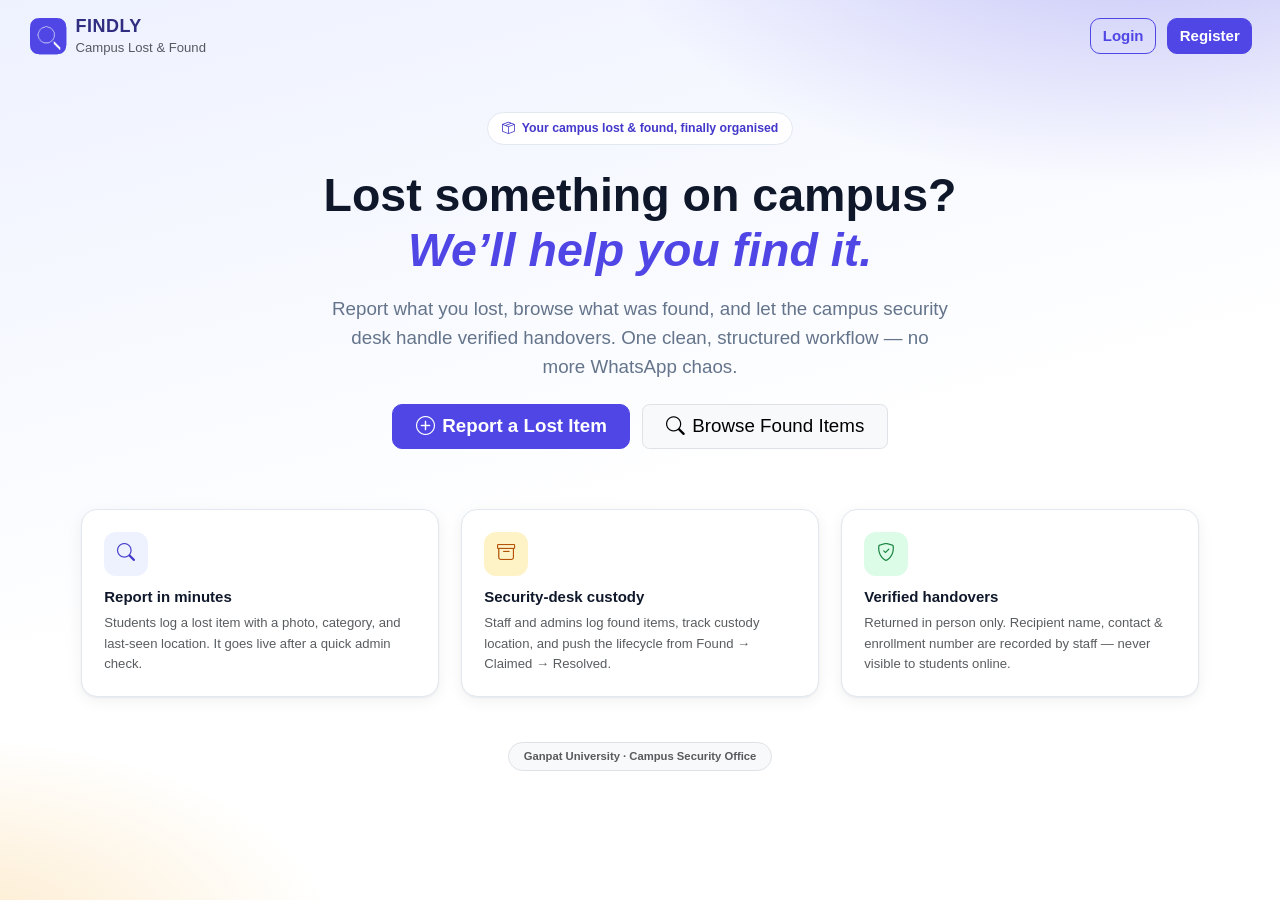
==== frontend/index.html @ 5c442b16 "FINDLY — Campus Lost & Found Management System Full-stack role-based loss/found platform: Bootstrap " ====
<!DOCTYPE html>
<html lang="en">
<head>
  <meta charset="UTF-8">
  <meta name="viewport" content="width=device-width, initial-scale=1">
  <title>FINDLY — Campus Lost &amp; Found</title>
  <link href="https://cdn.jsdelivr.net/npm/bootstrap@5.3.3/dist/css/bootstrap.min.css" rel="stylesheet">
  <link href="https://cdn.jsdelivr.net/npm/bootstrap-icons@1.11.3/font/bootstrap-icons.min.css" rel="stylesheet">
  <link href="assets/css/style.css" rel="stylesheet">
  <link href="assets/css/auth.css" rel="stylesheet">
</head>
<body>
  <div class="landing">
    <nav class="landing-nav">
      <div class="d-flex align-items-center gap-2">
        <img src="assets/img/logo.png" alt="" width="40" height="40" class="rounded">
        <div>
          <div class="fin-brand">FINDLY</div>
          <div class="small text-muted" style="margin-top:-3px">Campus Lost &amp; Found</div>
        </div>
      </div>
      <div id="landingAuthBtns">
        <a href="login.html" class="btn btn-outline-primary me-2">Login</a>
        <a href="register.html" class="btn btn-primary">Register</a>
      </div>
    </nav>

    <header class="landing-hero text-center">
      <div class="landing-pill mb-4"><i class="bi bi-box-seam"></i> Your campus lost &amp; found, finally organised</div>
      <h1 class="mb-3">Lost something on campus?<br><span class="fst-italic" style="color:var(--fin-indigo)">We&rsquo;ll help you find it.</span></h1>
      <p class="lead mx-auto mb-4" style="max-width:620px">
        Report what you lost, browse what was found, and let the campus security desk handle
        verified handovers. One clean, structured workflow — no more WhatsApp chaos.
      </p>
      <div class="landing-cta-row d-flex justify-content-center flex-wrap">
        <a href="register.html" class="btn btn-primary btn-lg px-4"><i class="bi bi-plus-circle me-2"></i>Report a Lost Item</a>
        <a href="login.html" class="btn btn-light btn-lg px-4 border"><i class="bi bi-search me-2"></i>Browse Found Items</a>
      </div>
    </header>

    <section class="container pb-5">
      <div class="row g-4">
        <div class="col-md-4">
          <div class="landing-card">
            <div class="landing-feature-icon" style="background:var(--fin-indigo-soft);color:var(--fin-indigo-dark)"><i class="bi bi-search"></i></div>
            <h6 class="fw-bold">Report in minutes</h6>
            <p class="small text-muted mb-0">Students log a lost item with a photo, category, and last-seen location. It goes live after a quick admin check.</p>
          </div>
        </div>
        <div class="col-md-4">
          <div class="landing-card">
            <div class="landing-feature-icon" style="background:var(--fin-found-bg);color:#b45309"><i class="bi bi-archive"></i></div>
            <h6 class="fw-bold">Security-desk custody</h6>
            <p class="small text-muted mb-0">Staff and admins log found items, track custody location, and push the lifecycle from Found → Claimed → Resolved.</p>
          </div>
        </div>
        <div class="col-md-4">
          <div class="landing-card">
            <div class="landing-feature-icon" style="background:var(--fin-success-bg);color:#15803d"><i class="bi bi-shield-check"></i></div>
            <h6 class="fw-bold">Verified handovers</h6>
            <p class="small text-muted mb-0">Returned in person only. Recipient name, contact &amp; enrollment number are recorded by staff — never visible to students online.</p>
          </div>
        </div>
      </div>

      <div class="text-center mt-5">
        <span class="badge rounded-pill text-bg-light border px-3 py-2 text-muted">Ganpat University · Campus Security Office</span>
      </div>
    </section>
  </div>

  <script src="https://cdn.jsdelivr.net/npm/jquery@3.7.1/dist/jquery.min.js"></script>
  <script src="https://cdn.jsdelivr.net/npm/bootstrap@5.3.3/dist/js/bootstrap.bundle.min.js"></script>
  <script src="config/config.js"></script>
  <script src="assets/js/api.js"></script>
  <script src="assets/js/auth.js"></script>
  <script src="assets/js/notifications.js"></script>
  <script>
    (async function () {
      try {
        var user = await API.get("/api/auth/me");
        if (user) {
          var map = { STUDENT: "student/", STAFF: "staff/", ADMIN: "admin/" };
          document.getElementById("landingAuthBtns").innerHTML =
            '<a href="' + map[user.role] + 'dashboard.html" class="btn btn-primary">Go to my dashboard</a>';
        }
      } catch (_) { /* guest stays on landing */ }
    })();
  </script>
</body>
</html>
---- frontend/assets/css/style.css ----
/* ============================================================
   FINDLY — Campus Lost & Found Management System
   Shared theme, variables and layout
   ============================================================ */

:root {
  --fin-indigo: #4f46e5;
  --fin-indigo-dark: #4338ca;
  --fin-indigo-deep: #312e81;
  --fin-indigo-soft: #eef2ff;
  --fin-ink: #0f172a;
  --fin-slate: #64748b;
  --fin-slate-light: #94a3b8;
  --fin-bg: #f1f5f9;
  --fin-card: #ffffff;
  --fin-border: #e2e8f0;
  --fin-found: #f59e0b;
  --fin-found-bg: #fef3c7;
  --fin-lost: #64748b;
  --fin-lost-bg: #e2e8f0;
  --fin-success: #16a34a;
  --fin-success-bg: #dcfce7;
  --fin-info: #0ea5e9;
  --fin-info-bg: #e0f2fe;
  --fin-danger: #dc2626;
  --fin-danger-bg: #fee2e2;
  --fin-warning-bg: #fef3c7;
  --fin-radius: 14px;
  --fin-shadow: 0 1px 2px rgba(15, 23, 42, 0.05), 0 4px 16px rgba(15, 23, 42, 0.06);
  --fin-sidebar-w: 248px;
  --fin-nav-h: 60px;
}

* { box-sizing: border-box; }

html, body {
  background: var(--fin-bg);
  color: var(--fin-ink);
  font-family: -apple-system, BlinkMacSystemFont, "Segoe UI", Roboto, "Helvetica Neue", Arial, sans-serif;
  font-size: 15px;
  line-height: 1.55;
}

a { color: var(--fin-indigo); text-decoration: none; }
a:hover { color: var(--fin-indigo-dark); }

.fin-body-inner { padding-top: var(--fin-nav-h); }

/* ---------------- Top navbar ---------------- */
.fin-navbar {
  height: var(--fin-nav-h);
  background: var(--fin-card);
  border-bottom: 1px solid var(--fin-border);
  box-shadow: 0 1px 4px rgba(15, 23, 42, 0.06);
  z-index: 1030;
}
.fin-brand {
  font-weight: 800;
  font-size: 1.2rem;
  letter-spacing: 0.5px;
  color: var(--fin-indigo-deep);
}
.fin-brand-sub {
  font-size: 0.72rem;
  color: var(--fin-slate);
  font-weight: 500;
  margin-left: 6px;
  border-left: 1px solid var(--fin-border);
  padding-left: 8px;
}
.btn-icon {
  border: none;
  background: transparent;
  color: var(--fin-slate);
  font-size: 1.15rem;
  padding: 6px 10px;
  border-radius: 10px;
  position: relative;
}
.btn-icon:hover { background: var(--fin-bg); color: var(--fin-ink); }
.btn-role {
  border: 1px solid var(--fin-border);
  background: var(--fin-card);
  border-radius: 12px;
  padding: 4px 10px 4px 5px;
  color: var(--fin-ink);
}
.btn-role:hover { background: var(--fin-bg); }
.fin-avatar {
  width: 32px;
  height: 32px;
  border-radius: 10px;
  display: inline-flex;
  align-items: center;
  justify-content: center;
  font-weight: 700;
  color: #fff;
  background: linear-gradient(135deg, var(--fin-indigo), var(--fin-indigo-deep));
}
.fin-notif-badge {
  position: absolute;
  top: 2px;
  right: 2px;
  background: var(--fin-danger);
  color: #fff;
  font-size: 0.6rem;
  min-width: 16px;
  height: 16px;
  border-radius: 8px;
  display: inline-flex;
  align-items: center;
  justify-content: center;
  font-weight: 700;
  padding: 0 4px;
}
.fin-notif-drop { width: 340px; max-width: calc(100vw - 20px); }
.fin-notif-list { max-height: 320px; overflow-y: auto; }
.fin-notif-item {
  display: block;
  padding: 10px 16px;
  border-bottom: 1px solid var(--fin-border);
  color: var(--fin-ink);
  font-size: 0.85rem;
}
.fin-notif-item:hover { background: var(--fin-bg); }
.fin-notif-item.unread { background: var(--fin-indigo-soft); }
.fin-badge-role {
  background: var(--fin-indigo-soft);
  color: var(--fin-indigo-dark);
  font-size: 0.7rem;
  font-weight: 700;
}

/* ---------------- Sidebar ---------------- */
.fin-sidenav {
  position: fixed;
  top: var(--fin-nav-h);
  bottom: 0;
  left: 0;
  width: var(--fin-sidebar-w);
  background: linear-gradient(180deg, var(--fin-indigo-deep), #1e1b4b);
  color: #fff;
  z-index: 1020;
  display: flex;
  flex-direction: column;
  overflow-y: auto;
}
.fin-sidenav-nav { padding: 16px 12px; flex: 1; }
.fin-sidenav-title {
  font-size: 0.72rem;
  text-transform: uppercase;
  letter-spacing: 1.2px;
  color: rgba(255, 255, 255, 0.5);
  font-weight: 700;
}
.fin-nav-item {
  display: flex;
  align-items: center;
  gap: 12px;
  padding: 10px 14px;
  border-radius: 10px;
  color: rgba(255, 255, 255, 0.82);
  font-weight: 500;
  margin-bottom: 2px;
  transition: background 0.15s ease, color 0.15s ease;
}
.fin-nav-item i { font-size: 1.05rem; width: 20px; text-align: center; }
.fin-nav-item:hover { background: rgba(255, 255, 255, 0.08); color: #fff; }
.fin-nav-item.active {
  background: #fff;
  color: var(--fin-indigo-deep);
}
.fin-sidenav-foot {
  padding: 14px 20px;
  font-size: 0.72rem;
  color: rgba(255, 255, 255, 0.4);
  border-top: 1px solid rgba(255, 255, 255, 0.1);
}
.fin-offcanvas { width: 280px; background: var(--fin-indigo-deep); }
.fin-offcanvas .btn-close { filter: invert(1); }
.fin-offcanvas .fin-nav-item { color: #fff; padding: 12px 20px; border-radius: 0; }

/* ---------------- Main content ---------------- */
.fin-main {
  max-width: 1080px;
  margin-left: auto;
  margin-right: auto;
  padding: 24px 20px 56px;
}
@media (min-width: 992px) {
  .fin-main { width: calc(100% - var(--fin-sidebar-w)); margin-left: var(--fin-sidebar-w); }
}

/* ---------------- Page header ---------------- */
.fin-page-head { margin-bottom: 22px; }
.fin-page-title { font-weight: 800; font-size: 1.55rem; margin-bottom: 2px; }
.fin-page-sub { color: var(--fin-slate); font-size: 0.92rem; }

/* ---------------- Cards ---------------- */
.fin-card {
  background: var(--fin-card);
  border: 1px solid var(--fin-border);
  border-radius: var(--fin-radius);
  box-shadow: var(--fin-shadow);
}
.fin-card-header {
  padding: 16px 20px;
  border-bottom: 1px solid var(--fin-border);
  font-weight: 700;
  display: flex;
  align-items: center;
  justify-content: space-between;
  gap: 10px;
}
.fin-card-body { padding: 20px; }

/* ---------------- Stat cards ---------------- */
.fin-stat {
  background: var(--fin-card);
  border: 1px solid var(--fin-border);
  border-radius: var(--fin-radius);
  box-shadow: var(--fin-shadow);
  padding: 18px 20px;
  display: flex;
  gap: 14px;
  align-items: center;
  height: 100%;
}
.fin-stat-icon {
  width: 48px;
  height: 48px;
  border-radius: 14px;
  display: flex;
  align-items: center;
  justify-content: center;
  font-size: 1.35rem;
  flex-shrink: 0;
}
.fin-stat-val { font-size: 1.7rem; font-weight: 800; line-height: 1.1; }
.fin-stat-label { color: var(--fin-slate); font-size: 0.84rem; font-weight: 600; }

/* ---------------- Item cards ---------------- */
.fin-item-card {
  background: var(--fin-card);
  border: 1px solid var(--fin-border);
  border-radius: var(--fin-radius);
  overflow: hidden;
  box-shadow: var(--fin-shadow);
  transition: transform 0.15s ease, box-shadow 0.15s ease;
  height: 100%;
  display: flex;
  flex-direction: column;
}
.fin-item-card:hover { transform: translateY(-3px); box-shadow: 0 8px 26px rgba(15, 23, 42, 0.1); }
.fin-item-img {
  height: 170px;
  width: 100%;
  object-fit: cover;
  background: var(--fin-bg);
  display: block;
}
.fin-item-body { padding: 16px; display: flex; flex-direction: column; gap: 8px; flex: 1; }
.fin-item-title { font-weight: 700; font-size: 1.02rem; }
.fin-item-meta { color: var(--fin-slate); font-size: 0.83rem; display: flex; gap: 12px; flex-wrap: wrap; }
.fin-item-desc {
  color: var(--fin-slate);
  font-size: 0.87rem;
  display: -webkit-box;
  -webkit-line-clamp: 3;
  -webkit-box-orient: vertical;
  overflow: hidden;
}
.fin-badge {
  font-weight: 600;
  font-size: 0.72rem;
  letter-spacing: 0.3px;
  padding: 0.4em 0.7em;
  border-radius: 999px;
}
.fin-badge-pending { background: var(--fin-warning-bg); color: #b45309; }
.fin-badge-active { background: var(--fin-success-bg); color: #15803d; }
.fin-badge-claimed { background: var(--fin-info-bg); color: #0369a1; }
.fin-badge-resolved { background: var(--fin-lost-bg); color: #334155; }
.fin-badge-rejected { background: var(--fin-danger-bg); color: #b91c1c; }
.fin-badge-found { background: var(--fin-found-bg); color: #b45309; }
.fin-badge-lost { background: var(--fin-lost-bg); color: #475569; }

/* ---------------- Tables ---------------- */
.fin-table thead th {
  font-size: 0.74rem;
  text-transform: uppercase;
  letter-spacing: 0.8px;
  color: var(--fin-slate);
  border-bottom-width: 1px;
  white-space: nowrap;
}
.fin-table td { vertical-align: middle; font-size: 0.9rem; }
.fin-thumb {
  width: 42px;
  height: 42px;
  border-radius: 10px;
  object-fit: cover;
  background: var(--fin-bg);
}

/* ---------------- Buttons ---------------- */
.btn-primary {
  background: var(--fin-indigo);
  border-color: var(--fin-indigo);
  font-weight: 600;
  border-radius: 10px;
}
.btn-primary:hover, .btn-primary:focus { background: var(--fin-indigo-dark); border-color: var(--fin-indigo-dark); }
.btn-outline-primary { color: var(--fin-indigo); border-color: var(--fin-indigo); border-radius: 10px; font-weight: 600; }
.btn-outline-primary:hover { background: var(--fin-indigo); border-color: var(--fin-indigo); }
.btn-outline-secondary { border-radius: 10px; }
.btn-soft {
  background: var(--fin-indigo-soft);
  color: var(--fin-indigo-dark);
  border: none;
  font-weight: 600;
  border-radius: 10px;
}
.btn-soft:hover { background: #e0e7ff; color: var(--fin-indigo-deep); }
.btn-soft-warning { background: var(--fin-found-bg); color: #b45309; border: none; font-weight: 600; border-radius: 10px; }
.btn-soft-danger { background: var(--fin-danger-bg); color: #b91c1c; border: none; font-weight: 600; border-radius: 10px; }
.btn-soft-success { background: var(--fin-success-bg); color: #15803d; border: none; font-weight: 600; border-radius: 10px; }

/* ---------------- Forms ---------------- */
.form-control, .form-select {
  border-radius: 10px;
  border-color: var(--fin-border);
  padding: 0.5rem 0.8rem;
  font-size: 0.92rem;
}
.form-control:focus, .form-select:focus {
  border-color: var(--fin-indigo);
  box-shadow: 0 0 0 0.2rem rgba(79, 70, 229, 0.12);
}
.form-label { font-weight: 600; font-size: 0.85rem; }

/* ---------------- Search bar ---------------- */
.fin-search-hero {
  background: linear-gradient(120deg, var(--fin-indigo), var(--fin-indigo-deep));
  border-radius: 18px;
  padding: 26px 24px;
  color: #fff;
}
.fin-search-hero .form-control, .fin-search-hero .form-select { border-radius: 12px; }
.fin-search-bar { box-shadow: var(--fin-shadow); }

/* ---------------- Empty & loading states ---------------- */
.fin-empty {
  padding: 48px 20px;
  text-align: center;
  color: var(--fin-slate);
}
.fin-empty i { font-size: 2.4rem; opacity: 0.35; display: block; margin-bottom: 10px; }
.fin-empty-error { color: var(--fin-danger); }

/* ---------------- Toasts ---------------- */
.fin-toasts {
  position: fixed;
  top: calc(var(--fin-nav-h) + 12px);
  right: 16px;
  z-index: 2000;
  display: flex;
  flex-direction: column;
  gap: 10px;
  max-width: 360px;
}
.fin-toast {
  display: flex;
  gap: 10px;
  align-items: flex-start;
  background: var(--fin-card);
  border: 1px solid var(--fin-border);
  border-radius: 12px;
  box-shadow: 0 8px 24px rgba(15, 23, 42, 0.14);
  padding: 12px 14px;
  opacity: 0;
  transform: translateY(-8px);
  transition: opacity 0.3s ease, transform 0.3s ease;
}
.fin-toast.show { opacity: 1; transform: translateY(0); }
.fin-toast-icon i { font-size: 1.2rem; }
.fin-toast-msg { font-size: 0.88rem; font-weight: 500; }

/* ---------------- Misc ---------------- */
.fin-divider { border-top: 1px solid var(--fin-border); }
.cursor-pointer { cursor: pointer; }
.text-ink { color: var(--fin-ink); }
.bg-findly { background: var(--fin-indigo); }
.progress { border-radius: 999px; }
---- frontend/assets/css/auth.css ----
/* ============================================================
   FINDLY — Landing, Login & Register pages
   ============================================================ */

.auth-body {
  min-height: 100vh;
  background:
    radial-gradient(900px 400px at 85% -10%, rgba(79, 70, 229, 0.35), transparent 60%),
    radial-gradient(700px 380px at 0% 110%, rgba(245, 158, 11, 0.25), transparent 55%),
    linear-gradient(160deg, #eef2ff 0%, #f8fafc 45%, #fffbeb 100%);
  display: flex;
  align-items: center;
  justify-content: center;
  padding: 28px 16px;
}

.auth-card {
  width: 100%;
  max-width: 440px;
  background: var(--fin-card);
  border: 1px solid var(--fin-border);
  border-radius: 20px;
  box-shadow: var(--fin-shadow);
  padding: 30px 28px;
}
.auth-card.wide { max-width: 760px; }
.auth-logo {
  width: 58px;
  height: 58px;
  border-radius: 16px;
  display: inline-flex;
  align-items: center;
  justify-content: center;
  background: linear-gradient(135deg, var(--fin-indigo), var(--fin-indigo-deep));
  color: #fff;
  font-weight: 800;
  font-size: 1.5rem;
}
.auth-title { font-weight: 800; font-size: 1.5rem; margin-top: 14px; }
.auth-sub { color: var(--fin-slate); font-size: 0.92rem; margin-bottom: 20px; }

/* ---------------- Landing / index ---------------- */
.landing {
  min-height: 100vh;
  background:
    radial-gradient(1000px 500px at 90% -10%, rgba(79, 70, 229, 0.3), transparent 55%),
    radial-gradient(800px 420px at -5% 105%, rgba(245, 158, 11, 0.22), transparent 50%),
    linear-gradient(165deg, #eef2ff 0%, #ffffff 55%);
}
.landing-nav {
  height: 72px;
  display: flex;
  align-items: center;
  justify-content: space-between;
  padding: 0 28px;
}
.landing-hero { padding: 40px 20px 60px; max-width: 1000px; margin: 0 auto; }
.landing-hero h1 { font-weight: 800; font-size: clamp(1.9rem, 5vw, 3.1rem); }
.landing-hero .lead { color: var(--fin-slate); }
.landing-pill {
  display: inline-flex;
  align-items: center;
  gap: 8px;
  background: #fff;
  border: 1px solid var(--fin-border);
  border-radius: 999px;
  padding: 6px 14px;
  font-size: 0.82rem;
  font-weight: 600;
  color: var(--fin-indigo-dark);
}
.landing-card {
  background: #fff;
  border: 1px solid var(--fin-border);
  border-radius: 16px;
  box-shadow: var(--fin-shadow);
  padding: 22px;
  height: 100%;
}
.landing-feature-icon {
  width: 44px;
  height: 44px;
  border-radius: 12px;
  display: inline-flex;
  align-items: center;
  justify-content: center;
  font-size: 1.2rem;
  margin-bottom: 12px;
}
.landing-cta-row { gap: 12px; }

@media (max-width: 575px) {
  .auth-card { padding: 22px 18px; }
  .landing-hero { padding: 24px 12px 44px; }
}
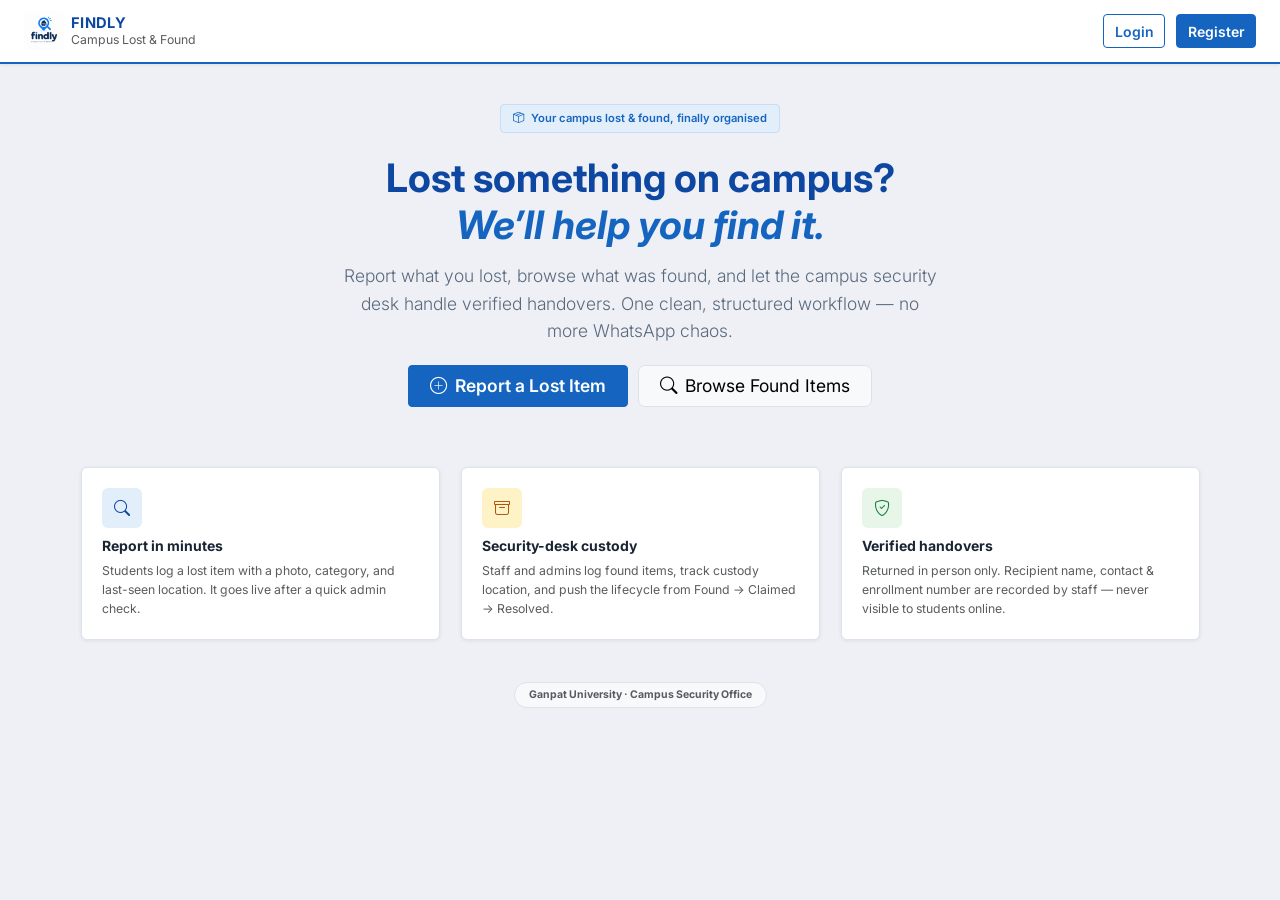
==== commit 700b148e: "feat: GU portal UI, dual-domain auth, auto-approve items, Railway deploy config" ====
--- a/frontend/index.html
+++ b/frontend/index.html
@@ -16,7 +16,7 @@
         <img src="assets/img/logo.png" alt="" width="40" height="40" class="rounded">
         <div>
           <div class="fin-brand">FINDLY</div>
-          <div class="small text-muted" style="margin-top:-3px">Campus Lost &amp; Found</div>
+          <div class="small text-muted landing-brand-sub">Campus Lost &amp; Found</div>
         </div>
       </div>
       <div id="landingAuthBtns">
@@ -27,8 +27,8 @@
 
     <header class="landing-hero text-center">
       <div class="landing-pill mb-4"><i class="bi bi-box-seam"></i> Your campus lost &amp; found, finally organised</div>
-      <h1 class="mb-3">Lost something on campus?<br><span class="fst-italic" style="color:var(--fin-indigo)">We&rsquo;ll help you find it.</span></h1>
-      <p class="lead mx-auto mb-4" style="max-width:620px">
+      <h1 class="mb-3">Lost something on campus?<br><span class="fst-italic landing-hero-highlight">We&rsquo;ll help you find it.</span></h1>
+      <p class="lead mx-auto mb-4 landing-hero-lead">
         Report what you lost, browse what was found, and let the campus security desk handle
         verified handovers. One clean, structured workflow — no more WhatsApp chaos.
       </p>
@@ -82,7 +82,24 @@
         if (user) {
           var map = { STUDENT: "student/", STAFF: "staff/", ADMIN: "admin/" };
           document.getElementById("landingAuthBtns").innerHTML =
-            '<a href="' + map[user.role] + 'dashboard.html" class="btn btn-primary">Go to my dashboard</a>';
+            '<a href="' + map[user.role] + 'dashboard.html" class="btn btn-primary">Go to dashboard</a>';
+
+          var ctaRow = document.querySelector(".landing-cta-row");
+          if (ctaRow) {
+            if (user.role === "ADMIN") {
+              ctaRow.innerHTML =
+                '<a href="admin/log-found-item.html" class="btn btn-primary btn-lg px-4"><i class="bi bi-plus-circle me-2"></i>Log a Found Item</a>' +
+                '<a href="admin/moderate-posts.html" class="btn btn-light btn-lg px-4 border"><i class="bi bi-check2-square me-2"></i>Moderate Posts</a>';
+            } else if (user.role === "STAFF") {
+              ctaRow.innerHTML =
+                '<a href="staff/log-found-item.html" class="btn btn-primary btn-lg px-4"><i class="bi bi-plus-circle me-2"></i>Log a Found Item</a>' +
+                '<a href="staff/manage-found-items.html" class="btn btn-light btn-lg px-4 border"><i class="bi bi-archive me-2"></i>Manage Found Items</a>';
+            } else {
+              ctaRow.innerHTML =
+                '<a href="student/report-lost.html" class="btn btn-primary btn-lg px-4"><i class="bi bi-plus-circle me-2"></i>Report a Lost Item</a>' +
+                '<a href="student/browse-found.html" class="btn btn-light btn-lg px-4 border"><i class="bi bi-search me-2"></i>Browse Found Items</a>';
+            }
+          }
         }
       } catch (_) { /* guest stays on landing */ }
     })();
--- a/frontend/assets/css/style.css
+++ b/frontend/assets/css/style.css
@@ -1,34 +1,56 @@
 /* ============================================================
    FINDLY — Campus Lost & Found Management System
-   Shared theme, variables and layout
+   Theme: Ganpat University Portal Style
    ============================================================ */
 
+@import url('https://fonts.googleapis.com/css2?family=Inter:wght@400;500;600;700;800&display=swap');
+
 :root {
-  --fin-indigo: #4f46e5;
-  --fin-indigo-dark: #4338ca;
-  --fin-indigo-deep: #312e81;
-  --fin-indigo-soft: #eef2ff;
-  --fin-ink: #0f172a;
-  --fin-slate: #64748b;
-  --fin-slate-light: #94a3b8;
-  --fin-bg: #f1f5f9;
-  --fin-card: #ffffff;
-  --fin-border: #e2e8f0;
-  --fin-found: #f59e0b;
-  --fin-found-bg: #fef3c7;
-  --fin-lost: #64748b;
-  --fin-lost-bg: #e2e8f0;
-  --fin-success: #16a34a;
-  --fin-success-bg: #dcfce7;
-  --fin-info: #0ea5e9;
-  --fin-info-bg: #e0f2fe;
-  --fin-danger: #dc2626;
-  --fin-danger-bg: #fee2e2;
+  /* GU-blue primary palette */
+  --fin-blue:       #1565c0;
+  --fin-blue-dark:  #0d47a1;
+  --fin-blue-deep:  #0a2e6e;
+  --fin-blue-soft:  #e3eefb;
+  --fin-blue-accent:#1976d2;
+
+  /* Backward compat aliases */
+  --fin-indigo:      #1565c0;
+  --fin-indigo-dark: #0d47a1;
+  --fin-indigo-deep: #0a2e6e;
+  --fin-indigo-soft: #e3eefb;
+
+  --fin-ink:        #1a2433;
+  --fin-slate:      #5a6a7e;
+  --fin-slate-light:#94a3b8;
+
+  /* GU portal body: flat light gray */
+  --fin-bg:         #eef0f5;
+  --fin-card:       #ffffff;
+  --fin-border:     #dde3ec;
+
+  /* Status colours */
+  --fin-found:      #f59e0b;
+  --fin-found-bg:   #fef3c7;
+  --fin-lost:       #64748b;
+  --fin-lost-bg:    #e2e8f0;
+  --fin-success:    #2e7d32;
+  --fin-success-bg: #e8f5e9;
+  --fin-info:       #0277bd;
+  --fin-info-bg:    #e1f0fa;
+  --fin-danger:     #c62828;
+  --fin-danger-bg:  #fde8e8;
   --fin-warning-bg: #fef3c7;
-  --fin-radius: 14px;
-  --fin-shadow: 0 1px 2px rgba(15, 23, 42, 0.05), 0 4px 16px rgba(15, 23, 42, 0.06);
-  --fin-sidebar-w: 248px;
-  --fin-nav-h: 60px;
+
+  /* Layout */
+  --fin-radius:     6px;
+  --fin-shadow:     0 1px 3px rgba(0,0,0,0.08), 0 2px 8px rgba(0,0,0,0.05);
+  --fin-sidebar-w:  220px;
+  --fin-nav-h:      52px;
+
+  /* Sidebar */
+  --fin-sidebar-bg: #1a4b8c;
+  --fin-sidebar-hover: #1565c0;
+  --fin-sidebar-active: #0d47a1;
 }
 
 * { box-sizing: border-box; }
@@ -36,35 +58,37 @@
 html, body {
   background: var(--fin-bg);
   color: var(--fin-ink);
-  font-family: -apple-system, BlinkMacSystemFont, "Segoe UI", Roboto, "Helvetica Neue", Arial, sans-serif;
-  font-size: 15px;
+  font-family: 'Inter', -apple-system, BlinkMacSystemFont, "Segoe UI", Roboto, sans-serif;
+  font-size: 14px;
   line-height: 1.55;
-}
-
-a { color: var(--fin-indigo); text-decoration: none; }
-a:hover { color: var(--fin-indigo-dark); }
+  -webkit-font-smoothing: antialiased;
+}
+
+a { color: var(--fin-blue); text-decoration: none; }
+a:hover { color: var(--fin-blue-dark); }
 
 .fin-body-inner { padding-top: var(--fin-nav-h); }
 
-/* ---------------- Top navbar ---------------- */
+/* ── Top navbar ─────────────────────────────── */
 .fin-navbar {
   height: var(--fin-nav-h);
-  background: var(--fin-card);
-  border-bottom: 1px solid var(--fin-border);
-  box-shadow: 0 1px 4px rgba(15, 23, 42, 0.06);
+  background: #fff;
+  border-bottom: 2px solid var(--fin-blue);
+  box-shadow: 0 1px 4px rgba(0,0,0,0.08);
   z-index: 1030;
 }
 .fin-brand {
-  font-weight: 800;
-  font-size: 1.2rem;
-  letter-spacing: 0.5px;
-  color: var(--fin-indigo-deep);
+  font-weight: 700;
+  font-size: 1.05rem;
+  letter-spacing: 0.3px;
+  color: var(--fin-blue-dark);
+  text-transform: uppercase;
 }
 .fin-brand-sub {
-  font-size: 0.72rem;
+  font-size: 0.7rem;
   color: var(--fin-slate);
   font-weight: 500;
-  margin-left: 6px;
+  margin-left: 8px;
   border-left: 1px solid var(--fin-border);
   padding-left: 8px;
 }
@@ -72,131 +96,145 @@
   border: none;
   background: transparent;
   color: var(--fin-slate);
-  font-size: 1.15rem;
-  padding: 6px 10px;
-  border-radius: 10px;
+  font-size: 1.1rem;
+  padding: 5px 9px;
+  border-radius: 4px;
   position: relative;
 }
-.btn-icon:hover { background: var(--fin-bg); color: var(--fin-ink); }
+.btn-icon:hover { background: var(--fin-bg); color: var(--fin-blue); }
 .btn-role {
   border: 1px solid var(--fin-border);
   background: var(--fin-card);
-  border-radius: 12px;
-  padding: 4px 10px 4px 5px;
+  border-radius: 4px;
+  padding: 4px 10px 4px 6px;
   color: var(--fin-ink);
+  font-size: 0.85rem;
 }
 .btn-role:hover { background: var(--fin-bg); }
 .fin-avatar {
-  width: 32px;
-  height: 32px;
-  border-radius: 10px;
+  width: 28px;
+  height: 28px;
+  border-radius: 4px;
   display: inline-flex;
   align-items: center;
   justify-content: center;
   font-weight: 700;
-  color: #fff;
-  background: linear-gradient(135deg, var(--fin-indigo), var(--fin-indigo-deep));
+  font-size: 0.8rem;
+  color: #fff;
+  background: var(--fin-blue);
 }
 .fin-notif-badge {
   position: absolute;
-  top: 2px;
-  right: 2px;
-  background: var(--fin-danger);
-  color: #fff;
-  font-size: 0.6rem;
-  min-width: 16px;
-  height: 16px;
+  top: 2px; right: 2px;
+  background: #e53935;
+  color: #fff;
+  font-size: 0.58rem;
+  min-width: 15px;
+  height: 15px;
   border-radius: 8px;
   display: inline-flex;
   align-items: center;
   justify-content: center;
   font-weight: 700;
-  padding: 0 4px;
-}
-.fin-notif-drop { width: 340px; max-width: calc(100vw - 20px); }
-.fin-notif-list { max-height: 320px; overflow-y: auto; }
+  padding: 0 3px;
+}
+.fin-notif-drop { width: 330px; max-width: calc(100vw - 20px); border-radius: 6px; }
+.fin-notif-list { max-height: 300px; overflow-y: auto; }
 .fin-notif-item {
   display: block;
-  padding: 10px 16px;
+  padding: 9px 14px;
   border-bottom: 1px solid var(--fin-border);
   color: var(--fin-ink);
-  font-size: 0.85rem;
+  font-size: 0.83rem;
 }
 .fin-notif-item:hover { background: var(--fin-bg); }
-.fin-notif-item.unread { background: var(--fin-indigo-soft); }
+.fin-notif-item.unread { background: var(--fin-blue-soft); }
 .fin-badge-role {
-  background: var(--fin-indigo-soft);
-  color: var(--fin-indigo-dark);
-  font-size: 0.7rem;
+  background: var(--fin-blue-soft);
+  color: var(--fin-blue-dark);
+  font-size: 0.68rem;
   font-weight: 700;
 }
 
-/* ---------------- Sidebar ---------------- */
+/* ── Sidebar ────────────────────────────────── */
 .fin-sidenav {
   position: fixed;
   top: var(--fin-nav-h);
   bottom: 0;
   left: 0;
   width: var(--fin-sidebar-w);
-  background: linear-gradient(180deg, var(--fin-indigo-deep), #1e1b4b);
+  background: var(--fin-sidebar-bg);
   color: #fff;
   z-index: 1020;
   display: flex;
   flex-direction: column;
   overflow-y: auto;
 }
-.fin-sidenav-nav { padding: 16px 12px; flex: 1; }
+.fin-sidenav-nav { padding: 8px 0; flex: 1; }
 .fin-sidenav-title {
-  font-size: 0.72rem;
+  font-size: 0.68rem;
   text-transform: uppercase;
   letter-spacing: 1.2px;
-  color: rgba(255, 255, 255, 0.5);
+  color: rgba(255,255,255,0.55);
   font-weight: 700;
-}
+  padding: 12px 16px 6px;
+}
+
+/* Flat, full-width nav rows — GU portal style */
 .fin-nav-item {
   display: flex;
   align-items: center;
-  gap: 12px;
-  padding: 10px 14px;
-  border-radius: 10px;
-  color: rgba(255, 255, 255, 0.82);
+  gap: 10px;
+  padding: 10px 16px;
+  border-radius: 0;                  /* flat, no rounding */
+  color: rgba(255,255,255,0.88);
   font-weight: 500;
-  margin-bottom: 2px;
-  transition: background 0.15s ease, color 0.15s ease;
-}
-.fin-nav-item i { font-size: 1.05rem; width: 20px; text-align: center; }
-.fin-nav-item:hover { background: rgba(255, 255, 255, 0.08); color: #fff; }
+  font-size: 0.88rem;
+  margin-bottom: 0;
+  transition: background 0.12s ease, color 0.12s ease;
+  border-left: 3px solid transparent;
+}
+.fin-nav-item i { font-size: 1rem; width: 18px; text-align: center; flex-shrink: 0; }
+.fin-nav-item:hover {
+  background: var(--fin-sidebar-hover);
+  color: #fff;
+  border-left-color: rgba(255,255,255,0.4);
+}
 .fin-nav-item.active {
-  background: #fff;
-  color: var(--fin-indigo-deep);
+  background: var(--fin-sidebar-active);
+  color: #fff;
+  border-left: 3px solid #fff;
+  font-weight: 600;
 }
 .fin-sidenav-foot {
-  padding: 14px 20px;
-  font-size: 0.72rem;
-  color: rgba(255, 255, 255, 0.4);
-  border-top: 1px solid rgba(255, 255, 255, 0.1);
-}
-.fin-offcanvas { width: 280px; background: var(--fin-indigo-deep); }
+  padding: 12px 16px;
+  font-size: 0.7rem;
+  color: rgba(255,255,255,0.4);
+  border-top: 1px solid rgba(255,255,255,0.1);
+}
+.fin-offcanvas { width: 260px; background: var(--fin-sidebar-bg); }
 .fin-offcanvas .btn-close { filter: invert(1); }
-.fin-offcanvas .fin-nav-item { color: #fff; padding: 12px 20px; border-radius: 0; }
-
-/* ---------------- Main content ---------------- */
+.fin-offcanvas .fin-nav-item { color: rgba(255,255,255,0.88); padding: 10px 20px; border-radius: 0; }
+.fin-offcanvas .fin-nav-item:hover { background: var(--fin-sidebar-hover); }
+.fin-offcanvas .fin-nav-item.active { background: var(--fin-sidebar-active); border-left: 3px solid #fff; }
+
+/* ── Main content ───────────────────────────── */
 .fin-main {
-  max-width: 1080px;
+  max-width: 1100px;
   margin-left: auto;
   margin-right: auto;
-  padding: 24px 20px 56px;
+  padding: 20px 18px 52px;
 }
 @media (min-width: 992px) {
   .fin-main { width: calc(100% - var(--fin-sidebar-w)); margin-left: var(--fin-sidebar-w); }
 }
 
-/* ---------------- Page header ---------------- */
-.fin-page-head { margin-bottom: 22px; }
-.fin-page-title { font-weight: 800; font-size: 1.55rem; margin-bottom: 2px; }
-.fin-page-sub { color: var(--fin-slate); font-size: 0.92rem; }
-
-/* ---------------- Cards ---------------- */
+/* ── Page header ────────────────────────────── */
+.fin-page-head { margin-bottom: 18px; }
+.fin-page-title { font-weight: 700; font-size: 1.3rem; margin-bottom: 2px; color: var(--fin-blue-dark); }
+.fin-page-sub { color: var(--fin-slate); font-size: 0.88rem; }
+
+/* ── Cards ──────────────────────────────────── */
 .fin-card {
   background: var(--fin-card);
   border: 1px solid var(--fin-border);
@@ -204,67 +242,71 @@
   box-shadow: var(--fin-shadow);
 }
 .fin-card-header {
-  padding: 16px 20px;
+  padding: 12px 16px;
   border-bottom: 1px solid var(--fin-border);
-  font-weight: 700;
+  font-weight: 600;
+  font-size: 0.92rem;
   display: flex;
   align-items: center;
   justify-content: space-between;
   gap: 10px;
-}
-.fin-card-body { padding: 20px; }
-
-/* ---------------- Stat cards ---------------- */
+  background: #fafbfd;
+  border-radius: var(--fin-radius) var(--fin-radius) 0 0;
+}
+.fin-card-body { padding: 16px; }
+
+/* ── Stat cards ─────────────────────────────── */
 .fin-stat {
   background: var(--fin-card);
   border: 1px solid var(--fin-border);
   border-radius: var(--fin-radius);
   box-shadow: var(--fin-shadow);
-  padding: 18px 20px;
+  padding: 16px 18px;
   display: flex;
   gap: 14px;
   align-items: center;
   height: 100%;
+  border-top: 3px solid var(--fin-blue);
 }
 .fin-stat-icon {
-  width: 48px;
-  height: 48px;
-  border-radius: 14px;
+  width: 44px;
+  height: 44px;
+  border-radius: var(--fin-radius);
   display: flex;
   align-items: center;
   justify-content: center;
-  font-size: 1.35rem;
+  font-size: 1.25rem;
   flex-shrink: 0;
 }
-.fin-stat-val { font-size: 1.7rem; font-weight: 800; line-height: 1.1; }
-.fin-stat-label { color: var(--fin-slate); font-size: 0.84rem; font-weight: 600; }
-
-/* ---------------- Item cards ---------------- */
+.fin-stat-val { font-size: 1.7rem; font-weight: 800; line-height: 1.1; color: var(--fin-blue-dark); }
+.fin-stat-label { color: var(--fin-slate); font-size: 0.8rem; font-weight: 600; }
+
+/* ── Item cards ─────────────────────────────── */
 .fin-item-card {
   background: var(--fin-card);
   border: 1px solid var(--fin-border);
   border-radius: var(--fin-radius);
   overflow: hidden;
   box-shadow: var(--fin-shadow);
-  transition: transform 0.15s ease, box-shadow 0.15s ease;
+  transition: box-shadow 0.15s ease;
   height: 100%;
   display: flex;
   flex-direction: column;
 }
-.fin-item-card:hover { transform: translateY(-3px); box-shadow: 0 8px 26px rgba(15, 23, 42, 0.1); }
+.fin-item-card:hover { box-shadow: 0 4px 16px rgba(21,101,192,0.14); }
 .fin-item-img {
-  height: 170px;
+  height: 160px;
   width: 100%;
   object-fit: cover;
   background: var(--fin-bg);
   display: block;
 }
-.fin-item-body { padding: 16px; display: flex; flex-direction: column; gap: 8px; flex: 1; }
-.fin-item-title { font-weight: 700; font-size: 1.02rem; }
-.fin-item-meta { color: var(--fin-slate); font-size: 0.83rem; display: flex; gap: 12px; flex-wrap: wrap; }
+.fin-item-body { padding: 14px; display: flex; flex-direction: column; gap: 7px; flex: 1; }
+.fin-item-title { font-weight: 600; font-size: 0.97rem; }
+.fin-item-meta { color: var(--fin-slate); font-size: 0.8rem; display: flex; gap: 10px; flex-wrap: wrap; }
 .fin-item-desc {
   color: var(--fin-slate);
-  font-size: 0.87rem;
+  font-size: 0.84rem;
   display: -webkit-box;
   -webkit-line-clamp: 3;
   -webkit-box-orient: vertical;
@@ -272,102 +314,121 @@
 }
 .fin-badge {
   font-weight: 600;
+  font-size: 0.7rem;
+  letter-spacing: 0.2px;
+  padding: 0.3em 0.65em;
+  border-radius: 3px;
+}
+.fin-badge-pending  { background: var(--fin-warning-bg); color: #7c5e00; }
+.fin-badge-active   { background: var(--fin-success-bg); color: #1b5e20; }
+.fin-badge-claimed  { background: var(--fin-info-bg);    color: #014970; }
+.fin-badge-resolved { background: var(--fin-lost-bg);    color: #374151; }
+.fin-badge-rejected { background: var(--fin-danger-bg);  color: #7f1d1d; }
+.fin-badge-found    { background: var(--fin-found-bg);   color: #7c5e00; }
+.fin-badge-lost     { background: var(--fin-lost-bg);    color: #374151; }
+
+/* ── Tables ─────────────────────────────────── */
+.fin-table thead th {
   font-size: 0.72rem;
-  letter-spacing: 0.3px;
-  padding: 0.4em 0.7em;
-  border-radius: 999px;
-}
-.fin-badge-pending { background: var(--fin-warning-bg); color: #b45309; }
-.fin-badge-active { background: var(--fin-success-bg); color: #15803d; }
-.fin-badge-claimed { background: var(--fin-info-bg); color: #0369a1; }
-.fin-badge-resolved { background: var(--fin-lost-bg); color: #334155; }
-.fin-badge-rejected { background: var(--fin-danger-bg); color: #b91c1c; }
-.fin-badge-found { background: var(--fin-found-bg); color: #b45309; }
-.fin-badge-lost { background: var(--fin-lost-bg); color: #475569; }
-
-/* ---------------- Tables ---------------- */
-.fin-table thead th {
-  font-size: 0.74rem;
   text-transform: uppercase;
-  letter-spacing: 0.8px;
+  letter-spacing: 0.7px;
   color: var(--fin-slate);
   border-bottom-width: 1px;
   white-space: nowrap;
-}
-.fin-table td { vertical-align: middle; font-size: 0.9rem; }
+  background: #fafbfd;
+}
+.fin-table td { vertical-align: middle; font-size: 0.87rem; }
 .fin-thumb {
-  width: 42px;
-  height: 42px;
-  border-radius: 10px;
+  width: 38px;
+  height: 38px;
+  border-radius: 4px;
   object-fit: cover;
   background: var(--fin-bg);
 }
 
-/* ---------------- Buttons ---------------- */
+/* ── Buttons ────────────────────────────────── */
 .btn-primary {
-  background: var(--fin-indigo);
-  border-color: var(--fin-indigo);
-  font-weight: 600;
-  border-radius: 10px;
-}
-.btn-primary:hover, .btn-primary:focus { background: var(--fin-indigo-dark); border-color: var(--fin-indigo-dark); }
-.btn-outline-primary { color: var(--fin-indigo); border-color: var(--fin-indigo); border-radius: 10px; font-weight: 600; }
-.btn-outline-primary:hover { background: var(--fin-indigo); border-color: var(--fin-indigo); }
-.btn-outline-secondary { border-radius: 10px; }
+  background: var(--fin-blue);
+  border-color: var(--fin-blue);
+  color: #fff;
+  font-weight: 600;
+  border-radius: 4px;
+  transition: all 0.12s ease;
+}
+.btn-primary:hover, .btn-primary:focus {
+  background: var(--fin-blue-dark);
+  border-color: var(--fin-blue-dark);
+  box-shadow: 0 2px 8px rgba(21,101,192,0.28);
+}
+.btn-outline-primary {
+  color: var(--fin-blue);
+  border-color: var(--fin-blue);
+  border-radius: 4px;
+  font-weight: 600;
+  transition: all 0.12s ease;
+}
+.btn-outline-primary:hover {
+  background: var(--fin-blue);
+  border-color: var(--fin-blue);
+  color: #fff;
+}
+.btn-outline-secondary { border-radius: 4px; }
 .btn-soft {
-  background: var(--fin-indigo-soft);
-  color: var(--fin-indigo-dark);
+  background: var(--fin-blue-soft);
+  color: var(--fin-blue-dark);
   border: none;
   font-weight: 600;
-  border-radius: 10px;
-}
-.btn-soft:hover { background: #e0e7ff; color: var(--fin-indigo-deep); }
-.btn-soft-warning { background: var(--fin-found-bg); color: #b45309; border: none; font-weight: 600; border-radius: 10px; }
-.btn-soft-danger { background: var(--fin-danger-bg); color: #b91c1c; border: none; font-weight: 600; border-radius: 10px; }
-.btn-soft-success { background: var(--fin-success-bg); color: #15803d; border: none; font-weight: 600; border-radius: 10px; }
-
-/* ---------------- Forms ---------------- */
+  border-radius: 4px;
+}
+.btn-soft:hover { background: #c7dcf7; color: var(--fin-blue-deep); }
+.btn-soft-warning { background: var(--fin-found-bg);   color: #7c5e00;  border: none; font-weight: 600; border-radius: 4px; }
+.btn-soft-danger  { background: var(--fin-danger-bg);  color: #7f1d1d;  border: none; font-weight: 600; border-radius: 4px; }
+.btn-soft-success { background: var(--fin-success-bg); color: #1b5e20;  border: none; font-weight: 600; border-radius: 4px; }
+
+/* ── Forms ──────────────────────────────────── */
 .form-control, .form-select {
-  border-radius: 10px;
+  border-radius: 4px;
   border-color: var(--fin-border);
-  padding: 0.5rem 0.8rem;
-  font-size: 0.92rem;
+  padding: 0.45rem 0.75rem;
+  font-size: 0.88rem;
 }
 .form-control:focus, .form-select:focus {
-  border-color: var(--fin-indigo);
-  box-shadow: 0 0 0 0.2rem rgba(79, 70, 229, 0.12);
-}
-.form-label { font-weight: 600; font-size: 0.85rem; }
-
-/* ---------------- Search bar ---------------- */
+  border-color: var(--fin-blue);
+  box-shadow: 0 0 0 0.18rem rgba(21,101,192,0.18);
+}
+.form-label { font-weight: 600; font-size: 0.82rem; }
+
+/* ── Search hero ────────────────────────────── */
 .fin-search-hero {
-  background: linear-gradient(120deg, var(--fin-indigo), var(--fin-indigo-deep));
-  border-radius: 18px;
-  padding: 26px 24px;
-  color: #fff;
-}
-.fin-search-hero .form-control, .fin-search-hero .form-select { border-radius: 12px; }
+  background: linear-gradient(135deg, #1565c0 0%, #0a2e6e 100%);
+  border-radius: 8px;
+  padding: 24px 22px;
+  color: #fff;
+  box-shadow: 0 6px 20px rgba(21,101,192,0.22);
+}
+.fin-search-hero .form-control,
+.fin-search-hero .form-select { border-radius: 4px; }
 .fin-search-bar { box-shadow: var(--fin-shadow); }
 
-/* ---------------- Empty & loading states ---------------- */
+/* ── Empty & loading ────────────────────────── */
 .fin-empty {
-  padding: 48px 20px;
+  padding: 44px 20px;
   text-align: center;
   color: var(--fin-slate);
 }
-.fin-empty i { font-size: 2.4rem; opacity: 0.35; display: block; margin-bottom: 10px; }
+.fin-empty i { font-size: 2.2rem; opacity: 0.3; display: block; margin-bottom: 10px; }
 .fin-empty-error { color: var(--fin-danger); }
 
-/* ---------------- Toasts ---------------- */
+/* ── Toasts ─────────────────────────────────── */
 .fin-toasts {
   position: fixed;
-  top: calc(var(--fin-nav-h) + 12px);
-  right: 16px;
+  top: calc(var(--fin-nav-h) + 10px);
+  right: 14px;
   z-index: 2000;
   display: flex;
   flex-direction: column;
-  gap: 10px;
-  max-width: 360px;
+  gap: 8px;
+  max-width: 340px;
 }
 .fin-toast {
   display: flex;
@@ -375,20 +436,44 @@
   align-items: flex-start;
   background: var(--fin-card);
   border: 1px solid var(--fin-border);
-  border-radius: 12px;
-  box-shadow: 0 8px 24px rgba(15, 23, 42, 0.14);
-  padding: 12px 14px;
+  border-radius: 6px;
+  box-shadow: 0 4px 16px rgba(0,0,0,0.12);
+  padding: 10px 14px;
   opacity: 0;
-  transform: translateY(-8px);
-  transition: opacity 0.3s ease, transform 0.3s ease;
+  transform: translateY(-6px);
+  transition: opacity 0.25s ease, transform 0.25s ease;
 }
 .fin-toast.show { opacity: 1; transform: translateY(0); }
-.fin-toast-icon i { font-size: 1.2rem; }
-.fin-toast-msg { font-size: 0.88rem; font-weight: 500; }
-
-/* ---------------- Misc ---------------- */
-.fin-divider { border-top: 1px solid var(--fin-border); }
+.fin-toast-icon i { font-size: 1.1rem; }
+.fin-toast-msg { font-size: 0.85rem; font-weight: 500; }
+
+/* ── Misc ───────────────────────────────────── */
+.fin-divider    { border-top: 1px solid var(--fin-border); }
 .cursor-pointer { cursor: pointer; }
-.text-ink { color: var(--fin-ink); }
-.bg-findly { background: var(--fin-indigo); }
-.progress { border-radius: 999px; }+.text-ink       { color: var(--fin-ink); }
+.bg-findly      { background: var(--fin-blue); }
+.progress       { border-radius: 3px; }
+
+/* Custody pills (staff pages) */
+.fin-custody-pill {
+  display: inline-block;
+  font-size: 0.7rem;
+  font-weight: 600;
+  padding: 0.25em 0.6em;
+  border-radius: 3px;
+  background: var(--fin-lost-bg);
+  color: #374151;
+}
+.fin-custody-pill.IN_CUSTODY  { background: var(--fin-success-bg); color: #1b5e20; }
+.fin-custody-pill.MOVED       { background: var(--fin-warning-bg); color: #7c5e00; }
+.fin-custody-pill.HANDED_OVER { background: var(--fin-info-bg);    color: #014970; }
+
+/* Claim verify note */
+.fin-verify-note {
+  background: var(--fin-blue-soft);
+  color: var(--fin-blue-dark);
+  border-left: 3px solid var(--fin-blue);
+  padding: 8px 12px;
+  border-radius: 4px;
+  font-size: 0.85rem;
+}
--- a/frontend/assets/css/auth.css
+++ b/frontend/assets/css/auth.css
@@ -1,13 +1,10 @@
 /* ============================================================
-   FINDLY — Landing, Login & Register pages
+   FINDLY — Landing, Login & Register pages (GU portal style)
    ============================================================ */
 
 .auth-body {
   min-height: 100vh;
-  background:
-    radial-gradient(900px 400px at 85% -10%, rgba(79, 70, 229, 0.35), transparent 60%),
-    radial-gradient(700px 380px at 0% 110%, rgba(245, 158, 11, 0.25), transparent 55%),
-    linear-gradient(160deg, #eef2ff 0%, #f8fafc 45%, #fffbeb 100%);
+  background: url('../img/auth-bg.jpg') center center / cover no-repeat;
   display: flex;
   align-items: center;
   justify-content: center;
@@ -17,79 +14,107 @@
 .auth-card {
   width: 100%;
   max-width: 440px;
-  background: var(--fin-card);
-  border: 1px solid var(--fin-border);
-  border-radius: 20px;
-  box-shadow: var(--fin-shadow);
+  background: #fff;
+  border: 1px solid #dde3ec;
+  border-radius: 6px;
+  box-shadow: 0 2px 10px rgba(0,0,0,0.08);
   padding: 30px 28px;
 }
-.auth-card.wide { max-width: 760px; }
+.auth-card.wide { max-width: 740px; }
+
 .auth-logo {
-  width: 58px;
-  height: 58px;
-  border-radius: 16px;
+  width: 52px;
+  height: 52px;
+  border-radius: 6px;
   display: inline-flex;
   align-items: center;
   justify-content: center;
-  background: linear-gradient(135deg, var(--fin-indigo), var(--fin-indigo-deep));
+  background: #1565c0;
   color: #fff;
   font-weight: 800;
-  font-size: 1.5rem;
+  font-size: 1.4rem;
+  box-shadow: 0 2px 8px rgba(21,101,192,0.25);
 }
-.auth-title { font-weight: 800; font-size: 1.5rem; margin-top: 14px; }
-.auth-sub { color: var(--fin-slate); font-size: 0.92rem; margin-bottom: 20px; }
+.auth-title {
+  font-weight: 700;
+  font-size: 1.35rem;
+  margin-top: 14px;
+  color: #0d47a1;
+}
+.auth-sub {
+  color: #5a6a7e;
+  font-size: 0.88rem;
+  margin-bottom: 20px;
+}
 
-/* ---------------- Landing / index ---------------- */
+/* ── Landing / index ────────────────────────── */
 .landing {
   min-height: 100vh;
-  background:
-    radial-gradient(1000px 500px at 90% -10%, rgba(79, 70, 229, 0.3), transparent 55%),
-    radial-gradient(800px 420px at -5% 105%, rgba(245, 158, 11, 0.22), transparent 50%),
-    linear-gradient(165deg, #eef2ff 0%, #ffffff 55%);
+  background: #eef0f5;
 }
 .landing-nav {
-  height: 72px;
+  height: 64px;
   display: flex;
   align-items: center;
   justify-content: space-between;
-  padding: 0 28px;
+  padding: 0 24px;
+  background: #fff;
+  border-bottom: 2px solid #1565c0;
+  box-shadow: 0 1px 4px rgba(0,0,0,0.08);
 }
-.landing-hero { padding: 40px 20px 60px; max-width: 1000px; margin: 0 auto; }
-.landing-hero h1 { font-weight: 800; font-size: clamp(1.9rem, 5vw, 3.1rem); }
-.landing-hero .lead { color: var(--fin-slate); }
+.landing-brand-sub { margin-top: -3px; }
+.landing-hero-highlight {
+  color: #1565c0;
+}
+.landing-hero-lead { max-width: 600px; }
+.landing-hero {
+  padding: 40px 20px 60px;
+  max-width: 1000px;
+  margin: 0 auto;
+}
+.landing-hero h1 {
+  font-weight: 700;
+  font-size: clamp(1.7rem, 4.5vw, 2.8rem);
+  color: #0d47a1;
+}
+.landing-hero .lead { color: #5a6a7e; }
 .landing-pill {
   display: inline-flex;
   align-items: center;
-  gap: 8px;
-  background: #fff;
-  border: 1px solid var(--fin-border);
-  border-radius: 999px;
-  padding: 6px 14px;
-  font-size: 0.82rem;
+  gap: 7px;
+  background: #e3eefb;
+  border: 1px solid #c7dcf7;
+  border-radius: 4px;
+  padding: 5px 12px;
+  font-size: 0.8rem;
   font-weight: 600;
-  color: var(--fin-indigo-dark);
+  color: #1565c0;
 }
 .landing-card {
   background: #fff;
-  border: 1px solid var(--fin-border);
-  border-radius: 16px;
-  box-shadow: var(--fin-shadow);
-  padding: 22px;
+  border: 1px solid #dde3ec;
+  border-radius: 6px;
+  box-shadow: 0 1px 4px rgba(0,0,0,0.07);
+  padding: 20px;
   height: 100%;
+  transition: box-shadow 0.15s ease;
+}
+.landing-card:hover {
+  box-shadow: 0 4px 14px rgba(21,101,192,0.12);
 }
 .landing-feature-icon {
-  width: 44px;
-  height: 44px;
-  border-radius: 12px;
+  width: 40px;
+  height: 40px;
+  border-radius: 6px;
   display: inline-flex;
   align-items: center;
   justify-content: center;
-  font-size: 1.2rem;
-  margin-bottom: 12px;
+  font-size: 1.15rem;
+  margin-bottom: 10px;
 }
-.landing-cta-row { gap: 12px; }
+.landing-cta-row { gap: 10px; }
 
 @media (max-width: 575px) {
-  .auth-card { padding: 22px 18px; }
-  .landing-hero { padding: 24px 12px 44px; }
+  .auth-card { padding: 20px 16px; }
+  .landing-hero { padding: 24px 12px 40px; }
 }
